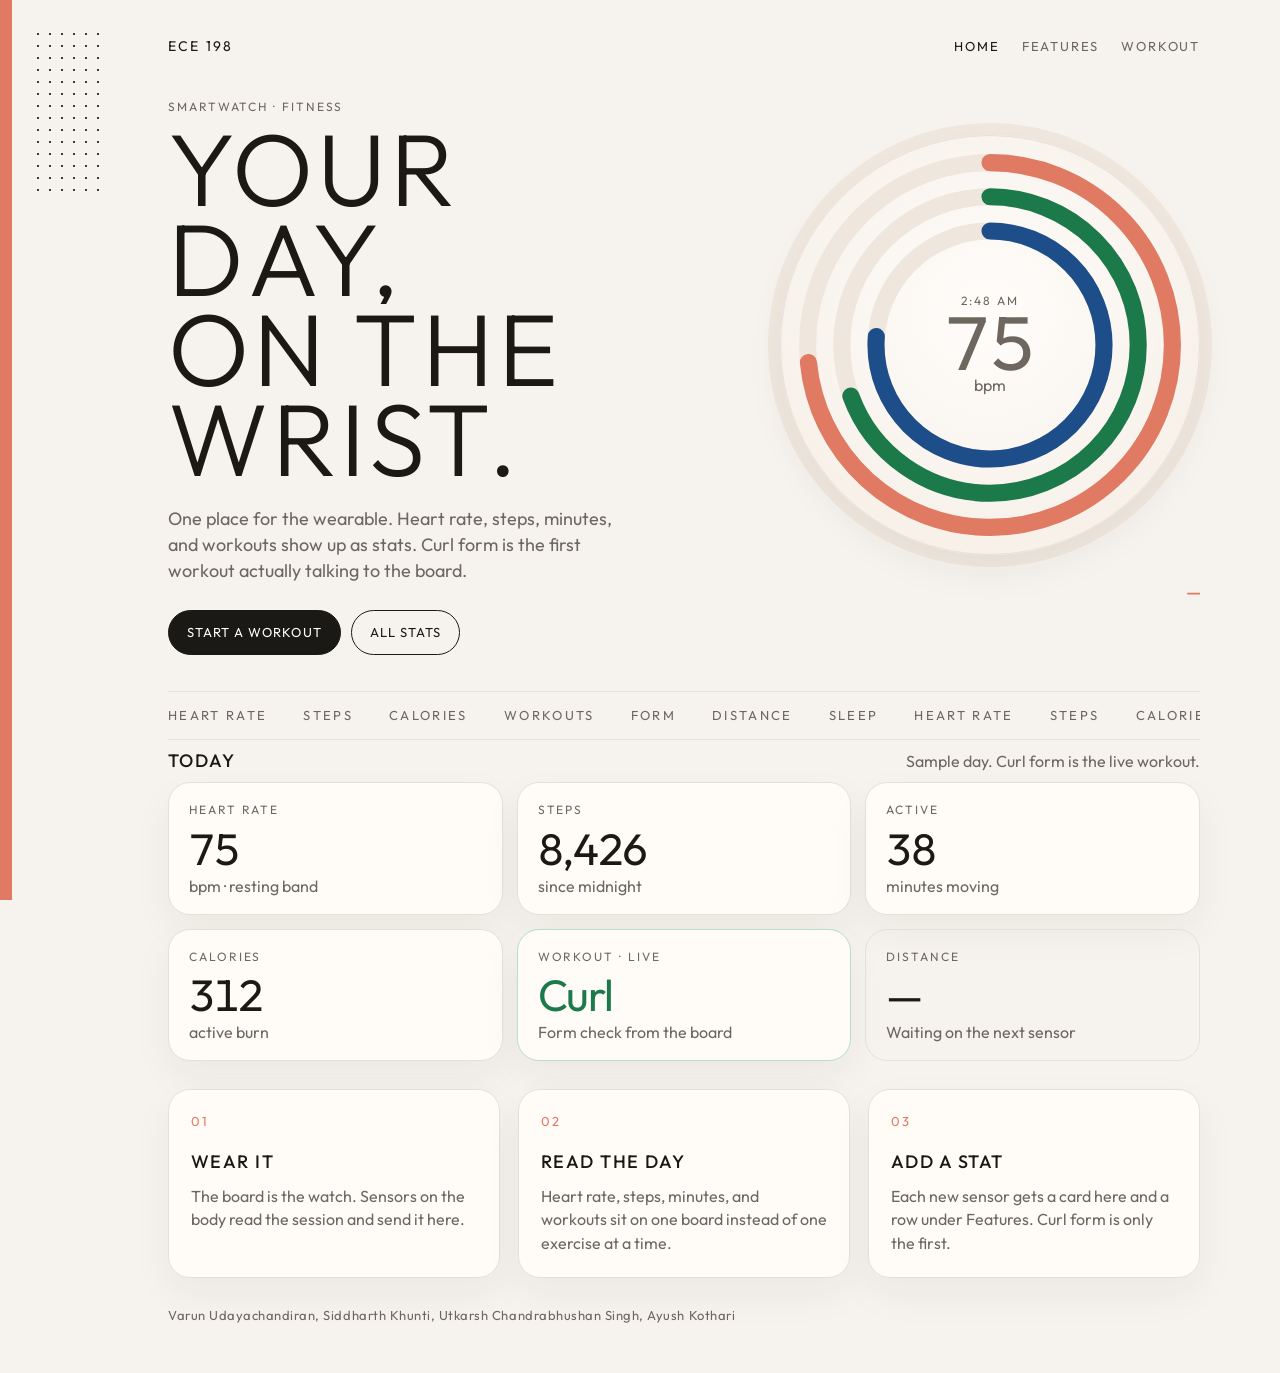
==== web/index.html @ 83f17325 "Add the fitness site and stream curl position over BLE." ====
<!DOCTYPE html>
<html lang="en">
<head>
  <meta charset="UTF-8">
  <meta name="viewport" content="width=device-width, initial-scale=1">
  <title>ECE 198 · Fitness</title>
  <link rel="preconnect" href="https://fonts.googleapis.com">
  <link rel="preconnect" href="https://fonts.gstatic.com" crossorigin>
  <link href="https://fonts.googleapis.com/css2?family=Outfit:wght@300;400;500;600&display=swap" rel="stylesheet">
  <link rel="stylesheet" href="styles.css">
</head>
<body>
  <div class="rail" aria-hidden="true"></div>
  <div class="dots" aria-hidden="true"></div>

  <main class="page">
    <header class="nav">
      <a class="brand" href="index.html">ECE 198</a>
      <nav class="nav-links">
        <a class="active" href="index.html">Home</a>
        <a href="features.html">Features</a>
        <a href="track.html">Workout</a>
      </nav>
    </header>

    <section class="board">
      <div>
        <p class="kicker rise">Smartwatch · fitness</p>
        <h1>
          <span class="line"><span>Your day,</span></span>
          <span class="line"><span>on the</span></span>
          <span class="line"><span>wrist.</span></span>
        </h1>
        <p class="lede rise">
          One place for the wearable. Heart rate, steps, minutes, and workouts show up as stats.
          Curl form is the first workout actually talking to the board.
        </p>
        <div class="hero-actions rise">
          <a class="solid" href="track.html">Start a workout</a>
          <a class="ghost" href="features.html">All stats</a>
        </div>
      </div>

      <div class="watch-wrap">
        <div class="watch">
          <svg viewBox="0 0 220 220" aria-hidden="true">
            <circle class="ring-track" cx="110" cy="110" r="96"/>
            <circle class="ring-track" cx="110" cy="110" r="78"/>
            <circle class="ring-track" cx="110" cy="110" r="60"/>
            <circle class="ring ring-a" cx="110" cy="110" r="96"/>
            <circle class="ring ring-b" cx="110" cy="110" r="78"/>
            <circle class="ring ring-c" cx="110" cy="110" r="60"/>
          </svg>
          <div class="watch-face">
            <p class="kicker" id="watchClock">--:--</p>
            <p class="watch-bpm" id="watchBpm">76</p>
            <p>bpm</p>
          </div>
        </div>
        <svg class="pulse" viewBox="0 0 640 72" aria-hidden="true">
          <polyline points="0,40 70,40 96,40 112,14 128,62 144,26 160,40 250,40 286,40 302,12 318,64 334,40 470,40 500,40 516,16 532,60 548,40 640,40"/>
        </svg>
      </div>
    </section>

    <div class="marquee" aria-hidden="true">
      <div class="marquee-track">
        <span>Heart rate</span><span>Steps</span><span>Calories</span><span>Workouts</span><span>Form</span><span>Distance</span><span>Sleep</span>
        <span>Heart rate</span><span>Steps</span><span>Calories</span><span>Workouts</span><span>Form</span><span>Distance</span><span>Sleep</span>
      </div>
    </div>

    <section class="day">
      <div class="panel-head">
        <h2>Today</h2>
        <p>Sample day. Curl form is the live workout.</p>
      </div>
      <div class="stat-grid">
        <article class="stat-card">
          <p class="kicker">Heart rate</p>
          <strong id="bpmStat">76</strong>
          <p>bpm · resting band</p>
        </article>
        <article class="stat-card">
          <p class="kicker">Steps</p>
          <strong><span data-count="8426">0</span></strong>
          <p>since midnight</p>
        </article>
        <article class="stat-card">
          <p class="kicker">Active</p>
          <strong><span data-count="38">0</span></strong>
          <p>minutes moving</p>
        </article>
        <article class="stat-card">
          <p class="kicker">Calories</p>
          <strong><span data-count="312">0</span></strong>
          <p>active burn</p>
        </article>
        <a class="stat-card live-card" href="track.html">
          <p class="kicker">Workout · live</p>
          <strong>Curl</strong>
          <p>Form check from the board</p>
        </a>
        <article class="stat-card waiting">
          <p class="kicker">Distance</p>
          <strong>—</strong>
          <p>Waiting on the next sensor</p>
        </article>
      </div>
    </section>

    <section class="points">
      <article>
        <p class="num">01</p>
        <h2>Wear it</h2>
        <p>The board is the watch. Sensors on the body read the session and send it here.</p>
      </article>
      <article>
        <p class="num">02</p>
        <h2>Read the day</h2>
        <p>Heart rate, steps, minutes, and workouts sit on one board instead of one exercise at a time.</p>
      </article>
      <article>
        <p class="num">03</p>
        <h2>Add a stat</h2>
        <p>Each new sensor gets a card here and a row under Features. Curl form is only the first.</p>
      </article>
    </section>

    <footer>
      <p>Varun Udayachandiran, Siddharth Khunti, Utkarsh Chandrabhushan Singh, Ayush Kothari</p>
    </footer>
  </main>

  <script src="home.js"></script>
</body>
</html>
---- web/styles.css ----
:root {
  --bg: #f6f3ee;
  --paper: #fffcf8;
  --ink: #1b1916;
  --muted: #6e675f;
  --line: #e6dfd6;
  --coral: #e07a62;
  --good: #1c7a4a;
  --good-bg: #e6f5ed;
  --fast: #c2410c;
  --fast-bg: #fff1e8;
  --slow: #1d4e89;
  --slow-bg: #e7f0fa;
  --shadow: 0 16px 40px rgba(48, 32, 18, 0.05);
}

* { box-sizing: border-box; }

html, body { margin: 0; }

body {
  min-height: 100vh;
  background: var(--bg);
  color: var(--ink);
  font-family: "Outfit", "Segoe UI", sans-serif;
  font-weight: 400;
  line-height: 1.45;
}

.rail {
  position: fixed;
  inset: 0 auto 0 0;
  width: 12px;
  background: var(--coral);
}

.dots {
  position: fixed;
  left: 32px;
  top: 28px;
  width: 72px;
  height: 168px;
  background-image: radial-gradient(circle, var(--ink) 1.15px, transparent 1.25px);
  background-size: 12px 12px;
  opacity: 0.85;
}

.page {
  width: min(1120px, calc(100% - 48px));
  margin: 0 auto;
  padding: 36px 0 48px 88px;
}

.top {
  display: flex;
  justify-content: space-between;
  align-items: flex-end;
  gap: 32px;
  margin-bottom: 28px;
}

.kicker {
  margin: 0 0 8px;
  font-size: 12px;
  letter-spacing: 0.16em;
  text-transform: uppercase;
  color: var(--muted);
}

h1 {
  margin: 0;
  font-size: clamp(40px, 5vw, 64px);
  font-weight: 300;
  letter-spacing: 0.04em;
  line-height: 0.95;
  text-transform: uppercase;
}

h2, h3 { margin: 0; font-weight: 500; }

h2 { font-size: 18px; letter-spacing: 0.08em; text-transform: uppercase; }

h3 { font-size: 22px; font-weight: 400; }

.actions {
  display: flex;
  flex-direction: column;
  align-items: flex-end;
  gap: 10px;
}

.status {
  display: flex;
  align-items: center;
  gap: 8px;
  margin-right: 8px;
  color: var(--muted);
  font-size: 14px;
}

.dot {
  width: 9px;
  height: 9px;
  border-radius: 50%;
  background: #b7b0a6;
}

.status.live .dot { background: var(--good); box-shadow: 0 0 0 4px rgba(28, 122, 74, 0.15); }
.status.preview .dot { background: var(--coral); }

button, a.solid, a.ghost {
  font: inherit;
  font-size: 13px;
  letter-spacing: 0.08em;
  text-transform: uppercase;
  border-radius: 999px;
  padding: 12px 18px;
  cursor: pointer;
}

button:disabled { opacity: 0.45; cursor: not-allowed; }

.solid {
  background: var(--ink);
  color: white;
  border: 1px solid var(--ink);
}

.ghost {
  background: transparent;
  color: var(--ink);
  border: 1px solid var(--ink);
}

.solid:hover, .ghost:hover { transform: translateY(-1px); }

.banner {
  margin: 0 0 18px;
  padding: 12px 16px;
  background: #fff4ee;
  border: 1px solid #f0d2c6;
  border-radius: 12px;
}

.stage, .bottom {
  display: grid;
  grid-template-columns: 1.15fr 0.85fr;
  gap: 16px;
}

.panel {
  background: var(--paper);
  border: 1px solid var(--line);
  border-radius: 22px;
  box-shadow: var(--shadow);
  padding: 22px;
}

.panel-head {
  display: flex;
  justify-content: space-between;
  align-items: baseline;
  gap: 12px;
  margin-bottom: 8px;
}

.panel-head p { margin: 0; color: var(--muted); }

.figure-wrap {
  display: grid;
  grid-template-columns: 1fr 72px;
  align-items: center;
  min-height: 420px;
}

.athlete {
  width: 100%;
  height: 420px;
  color: var(--ink);
}

.joint { fill: var(--coral); stroke: none; }

#forearm { color: var(--coral); }

.meter { height: 320px; display: flex; gap: 8px; }

.meter-track {
  position: relative;
  width: 14px;
  border-radius: 999px;
  background: #efe8e0;
  overflow: hidden;
}

.meter-fill {
  position: absolute;
  left: 0;
  right: 0;
  bottom: 0;
  height: 0%;
  background: var(--coral);
  border-radius: inherit;
}

.tick {
  position: absolute;
  left: -4px;
  right: -4px;
  height: 2px;
  background: var(--ink);
}

.tick.soft { opacity: 0.35; }

.meter-labels {
  display: flex;
  flex-direction: column;
  justify-content: space-between;
  font-size: 11px;
  letter-spacing: 0.08em;
  text-transform: uppercase;
  color: var(--muted);
}

.readout {
  display: grid;
  grid-template-columns: repeat(3, 1fr);
  gap: 12px;
  margin: 8px 0 0;
  padding-top: 14px;
  border-top: 1px solid var(--line);
}

.readout div { min-width: 0; }

dt {
  font-size: 11px;
  letter-spacing: 0.12em;
  text-transform: uppercase;
  color: var(--muted);
}

dd {
  margin: 4px 0 0;
  font-size: 20px;
}

.verdict {
  display: flex;
  flex-direction: column;
  background: var(--paper);
}

.verdict[data-result="GOOD"] { background: var(--good-bg); }
.verdict[data-result="TOO FAST"] { background: var(--fast-bg); }
.verdict[data-result="TOO SLOW"] { background: var(--slow-bg); }

.verdict h2 {
  font-size: clamp(42px, 5vw, 68px);
  font-weight: 300;
  letter-spacing: 0.06em;
  line-height: 0.95;
  text-transform: uppercase;
}

.verdict[data-result="GOOD"] h2 { color: var(--good); }
.verdict[data-result="TOO FAST"] h2 { color: var(--fast); }
.verdict[data-result="TOO SLOW"] h2 { color: var(--slow); }

.detail { margin: 14px 0 0; max-width: 36ch; color: var(--ink); }

.rep-block { margin-top: auto; padding-top: 28px; }

.rep-count {
  margin: 0;
  font-size: 92px;
  font-weight: 400;
  letter-spacing: -0.04em;
  line-height: 0.85;
  font-variant-numeric: tabular-nums;
}

.rep-caption, .tempo { margin: 6px 0 0; color: var(--muted); }

.checks {
  display: grid;
  grid-template-columns: repeat(3, 1fr);
  gap: 16px;
  margin: 16px 0;
}

.check {
  background: var(--paper);
  border: 1px solid var(--line);
  border-radius: 18px;
  padding: 18px 18px 16px;
}

.check.waiting { background: transparent; }

.check.ok { border-color: #b7dfc8; }
.check.ok h3 { color: var(--good); }

.check.bad { border-color: #f0c7b4; }
.check.bad h3 { color: var(--fast); }
.check.slow { border-color: #c5d7ee; }
.check.slow h3 { color: var(--slow); }

.check p:last-child { margin: 8px 0 0; color: var(--muted); }

.stats {
  display: grid;
  grid-template-columns: repeat(4, 1fr);
  gap: 8px;
  margin-top: 18px;
}

.stat {
  margin: 0;
  font-size: 40px;
  font-weight: 400;
  line-height: 1;
  font-variant-numeric: tabular-nums;
}

.stat.good { color: var(--good); }
.stat.fast { color: var(--fast); }
.stat.slow { color: var(--slow); }

.stats p:last-child {
  margin: 6px 0 0;
  color: var(--muted);
  font-size: 13px;
  letter-spacing: 0.08em;
  text-transform: uppercase;
}

.history {
  list-style: none;
  margin: 14px 0 0;
  padding: 0;
  max-height: 280px;
  overflow: auto;
}

.history li {
  display: grid;
  grid-template-columns: 52px 1fr auto;
  gap: 10px;
  align-items: center;
  padding: 10px 0;
  border-top: 1px solid var(--line);
}

.history li.empty {
  display: block;
  color: var(--muted);
  border: 0;
}

.tag {
  font-size: 12px;
  letter-spacing: 0.08em;
  text-transform: uppercase;
}

.tag.GOOD { color: var(--good); }
.tag.FAST { color: var(--fast); }
.tag.SLOW { color: var(--slow); }

footer {
  margin-top: 28px;
  color: var(--muted);
  font-size: 13px;
  letter-spacing: 0.04em;
}

footer p { margin: 0; }

@media (max-width: 900px) {
  .dots { display: none; }
  .page { padding: 28px 0 40px 20px; width: min(1120px, calc(100% - 28px)); }
  .top, .stage, .bottom, .checks, .readout, .stats { display: block; }
  .actions { justify-content: flex-start; margin-top: 18px; }
  .check, .panel { margin-bottom: 12px; }
  .figure-wrap { min-height: 0; }
  .athlete { height: 320px; }
}

a { color: inherit; }

.nav {
  display: flex;
  justify-content: space-between;
  align-items: center;
  gap: 24px;
  margin-bottom: 42px;
}

.brand {
  text-decoration: none;
  letter-spacing: 0.16em;
  text-transform: uppercase;
  font-size: 14px;
}

.nav-links {
  display: flex;
  gap: 22px;
}

.nav-links a {
  text-decoration: none;
  color: var(--muted);
  letter-spacing: 0.14em;
  text-transform: uppercase;
  font-size: 13px;
}

.nav-links a.active,
.nav-links a:hover { color: var(--ink); }

.hero {
  display: grid;
  grid-template-columns: 1.05fr 0.95fr;
  gap: 28px;
  align-items: end;
}

.hero h1 {
  font-size: clamp(64px, 8vw, 104px);
  line-height: 0.88;
}

.line { display: block; overflow: hidden; }

.line span {
  display: block;
  animation: rise 0.9s cubic-bezier(.16, .84, .32, 1) both;
}

.line:nth-child(2) span { animation-delay: 0.1s; }
.line:nth-child(3) span { animation-delay: 0.2s; }

.lede {
  max-width: 38ch;
  margin: 22px 0 0;
  font-size: 18px;
  color: var(--muted);
}

.rise { animation: rise 0.9s cubic-bezier(.16, .84, .32, 1) 0.28s both; }

.hero-actions {
  display: flex;
  flex-wrap: wrap;
  gap: 10px;
  margin-top: 26px;
}

a.solid, a.ghost {
  display: inline-block;
  text-decoration: none;
  text-align: center;
}

.hero-stats {
  display: grid;
  grid-template-columns: repeat(3, max-content);
  gap: 28px;
  margin: 36px 0 0;
}

.hero-stats dd {
  font-size: 32px;
  font-variant-numeric: tabular-nums;
}

.hero-stage { position: relative; }

.hero .athlete { height: 460px; }

#heroForearm { color: var(--coral); }

.hero-card {
  position: absolute;
  top: 8px;
  right: 0;
  width: 180px;
  background: var(--paper);
  border: 1px solid var(--line);
  border-radius: 18px;
  box-shadow: var(--shadow);
  padding: 16px 16px 14px;
}

.hero-card p { margin: 0; color: var(--muted); }

.hero-rep {
  margin: 4px 0 0;
  color: var(--ink);
  font-size: 56px;
  font-weight: 400;
  line-height: 0.9;
  font-variant-numeric: tabular-nums;
}

.pulse {
  display: block;
  width: 100%;
  height: 56px;
  margin-top: 8px;
}

.pulse polyline {
  fill: none;
  stroke: var(--coral);
  stroke-width: 2.5;
  stroke-linecap: round;
  stroke-linejoin: round;
  stroke-dasharray: 820;
  stroke-dashoffset: 820;
  animation: trace 3.4s ease-in-out infinite;
}

.marquee {
  overflow: hidden;
  margin: 36px 0 8px;
  border-top: 1px solid var(--line);
  border-bottom: 1px solid var(--line);
}

.marquee-track {
  display: flex;
  gap: 36px;
  width: max-content;
  animation: ticker 22s linear infinite;
}

.marquee span {
  padding: 14px 0;
  letter-spacing: 0.18em;
  text-transform: uppercase;
  font-size: 13px;
  color: var(--muted);
}

.points {
  display: grid;
  grid-template-columns: repeat(3, 1fr);
  gap: 18px;
  margin-top: 28px;
}

.points article {
  background: var(--paper);
  border: 1px solid var(--line);
  border-radius: 22px;
  padding: 22px;
  box-shadow: var(--shadow);
  animation: rise 0.9s cubic-bezier(.16, .84, .32, 1) both;
}

.points article:nth-child(2) { animation-delay: 0.08s; }
.points article:nth-child(3) { animation-delay: 0.16s; }

.points h2 { margin-bottom: 10px; }

.points p:last-child { margin: 0; color: var(--muted); }

.num {
  margin: 0 0 18px;
  color: var(--coral);
  letter-spacing: 0.14em;
  font-size: 13px;
}

.page-intro { max-width: 16em; margin-bottom: 28px; }

.page-intro h1 { font-size: clamp(56px, 7vw, 88px); }

.accordion { display: flex; flex-direction: column; gap: 12px; }

.feature {
  background: var(--paper);
  border: 1px solid var(--line);
  border-radius: 18px;
  box-shadow: var(--shadow);
}

.feature.add { background: transparent; box-shadow: none; }

.feature summary {
  list-style: none;
  cursor: pointer;
  display: grid;
  grid-template-columns: 1fr auto auto;
  align-items: center;
  gap: 16px;
  padding: 22px 24px;
}

.feature summary::-webkit-details-marker { display: none; }

.sum-title {
  font-size: clamp(26px, 3vw, 36px);
  font-weight: 300;
  letter-spacing: 0.04em;
  text-transform: uppercase;
  line-height: 1;
}

.feature summary::after {
  content: "+";
  font-size: 28px;
  font-weight: 300;
  line-height: 1;
}

.feature[open] summary::after { content: "–"; }

.pill {
  flex: none;
  border: 1px solid var(--line);
  border-radius: 999px;
  padding: 5px 10px;
  letter-spacing: 0.12em;
  text-transform: uppercase;
  font-size: 11px;
  color: var(--muted);
}

.pill.live { color: var(--good); border-color: #b7dfc8; background: var(--good-bg); }
.pill.soon { color: var(--fast); border-color: #f0c7b4; background: var(--fast-bg); }

.fold {
  display: grid;
  grid-template-rows: 0fr;
  transition: grid-template-rows 0.35s ease;
}

.feature[open] .fold { grid-template-rows: 1fr; }

.fold > div { overflow: hidden; }

.fold p {
  margin: 0 24px 18px;
  max-width: 58ch;
  color: var(--muted);
}

.fold a { margin: 0 24px 22px; }

code {
  font-family: "Segoe UI", sans-serif;
  font-size: 0.95em;
}

@keyframes rise {
  from { opacity: 0; transform: translateY(22px); }
  to { opacity: 1; transform: none; }
}

@keyframes trace {
  0% { stroke-dashoffset: 820; }
  60% { stroke-dashoffset: 0; }
  100% { stroke-dashoffset: 0; }
}

@keyframes ticker {
  to { transform: translateX(-50%); }
}

@media (max-width: 900px) {
  .nav { align-items: flex-start; flex-direction: column; gap: 14px; }
  .hero, .points, .hero-stats { display: block; }
  .hero-stats div { margin-top: 16px; }
  .hero .athlete { height: 340px; }
  .hero-card { position: static; width: auto; margin-top: 12px; }
  .points article { margin-bottom: 12px; }
}

@media (prefers-reduced-motion: reduce) {
  *, *::before, *::after {
    animation: none !important;
    transition: none !important;
  }
}

.board {
  display: grid;
  grid-template-columns: 1.05fr 0.95fr;
  gap: 36px;
  align-items: center;
}

.board h1 {
  font-size: clamp(64px, 8vw, 104px);
  line-height: 0.88;
}

.watch-wrap { justify-self: end; width: min(420px, 100%); }

.watch {
  position: relative;
  width: 100%;
  aspect-ratio: 1;
  border-radius: 50%;
  background:
    radial-gradient(circle at 50% 42%, #fffdfb 0%, #f7f1ea 70%);
  border: 1px solid var(--line);
  box-shadow: var(--shadow), 0 0 0 12px #f0e7df;
}

.watch svg { width: 100%; height: 100%; display: block; }

.ring-track {
  fill: none;
  stroke: #efe6dd;
  stroke-width: 9;
}

.ring {
  fill: none;
  stroke-width: 9;
  stroke-linecap: round;
  transform-origin: 110px 110px;
  transform: rotate(-90deg);
}

.ring-a { stroke: var(--coral); stroke-dasharray: 603; stroke-dashoffset: 603; animation: ringa 1.6s 0.15s cubic-bezier(.16,.84,.32,1) forwards; }
.ring-b { stroke: var(--good); stroke-dasharray: 490; stroke-dashoffset: 490; animation: ringb 1.6s 0.28s cubic-bezier(.16,.84,.32,1) forwards; }
.ring-c { stroke: var(--slow); stroke-dasharray: 377; stroke-dashoffset: 377; animation: ringc 1.6s 0.4s cubic-bezier(.16,.84,.32,1) forwards; }

@keyframes ringa { to { stroke-dashoffset: 160; } }
@keyframes ringb { to { stroke-dashoffset: 150; } }
@keyframes ringc { to { stroke-dashoffset: 90; } }

.watch-face {
  position: absolute;
  inset: 0;
  display: flex;
  flex-direction: column;
  align-items: center;
  justify-content: center;
  text-align: center;
}

.watch-face p { margin: 0; color: var(--muted); }

.watch-bpm {
  color: var(--ink);
  font-size: 76px;
  font-weight: 400;
  line-height: 0.85;
  font-variant-numeric: tabular-nums;
}

.day { margin-top: 8px; }

.stat-grid {
  display: grid;
  grid-template-columns: repeat(3, 1fr);
  gap: 14px;
}

.stat-card {
  display: block;
  background: var(--paper);
  border: 1px solid var(--line);
  border-radius: 22px;
  box-shadow: var(--shadow);
  padding: 18px 20px 16px;
  text-decoration: none;
  color: inherit;
}

.stat-card strong {
  display: block;
  margin: 8px 0 4px;
  font-size: 44px;
  font-weight: 400;
  letter-spacing: -0.03em;
  line-height: 1;
  font-variant-numeric: tabular-nums;
}

.stat-card p:last-child { margin: 0; color: var(--muted); }

.stat-card.waiting { background: transparent; box-shadow: none; }

.live-card { border-color: #b7dfc8; }
.live-card strong { color: var(--good); }

@media (max-width: 900px) {
  .board, .stat-grid { display: block; }
  .watch-wrap { margin: 28px auto 0; }
  .stat-card { margin-bottom: 12px; }
}
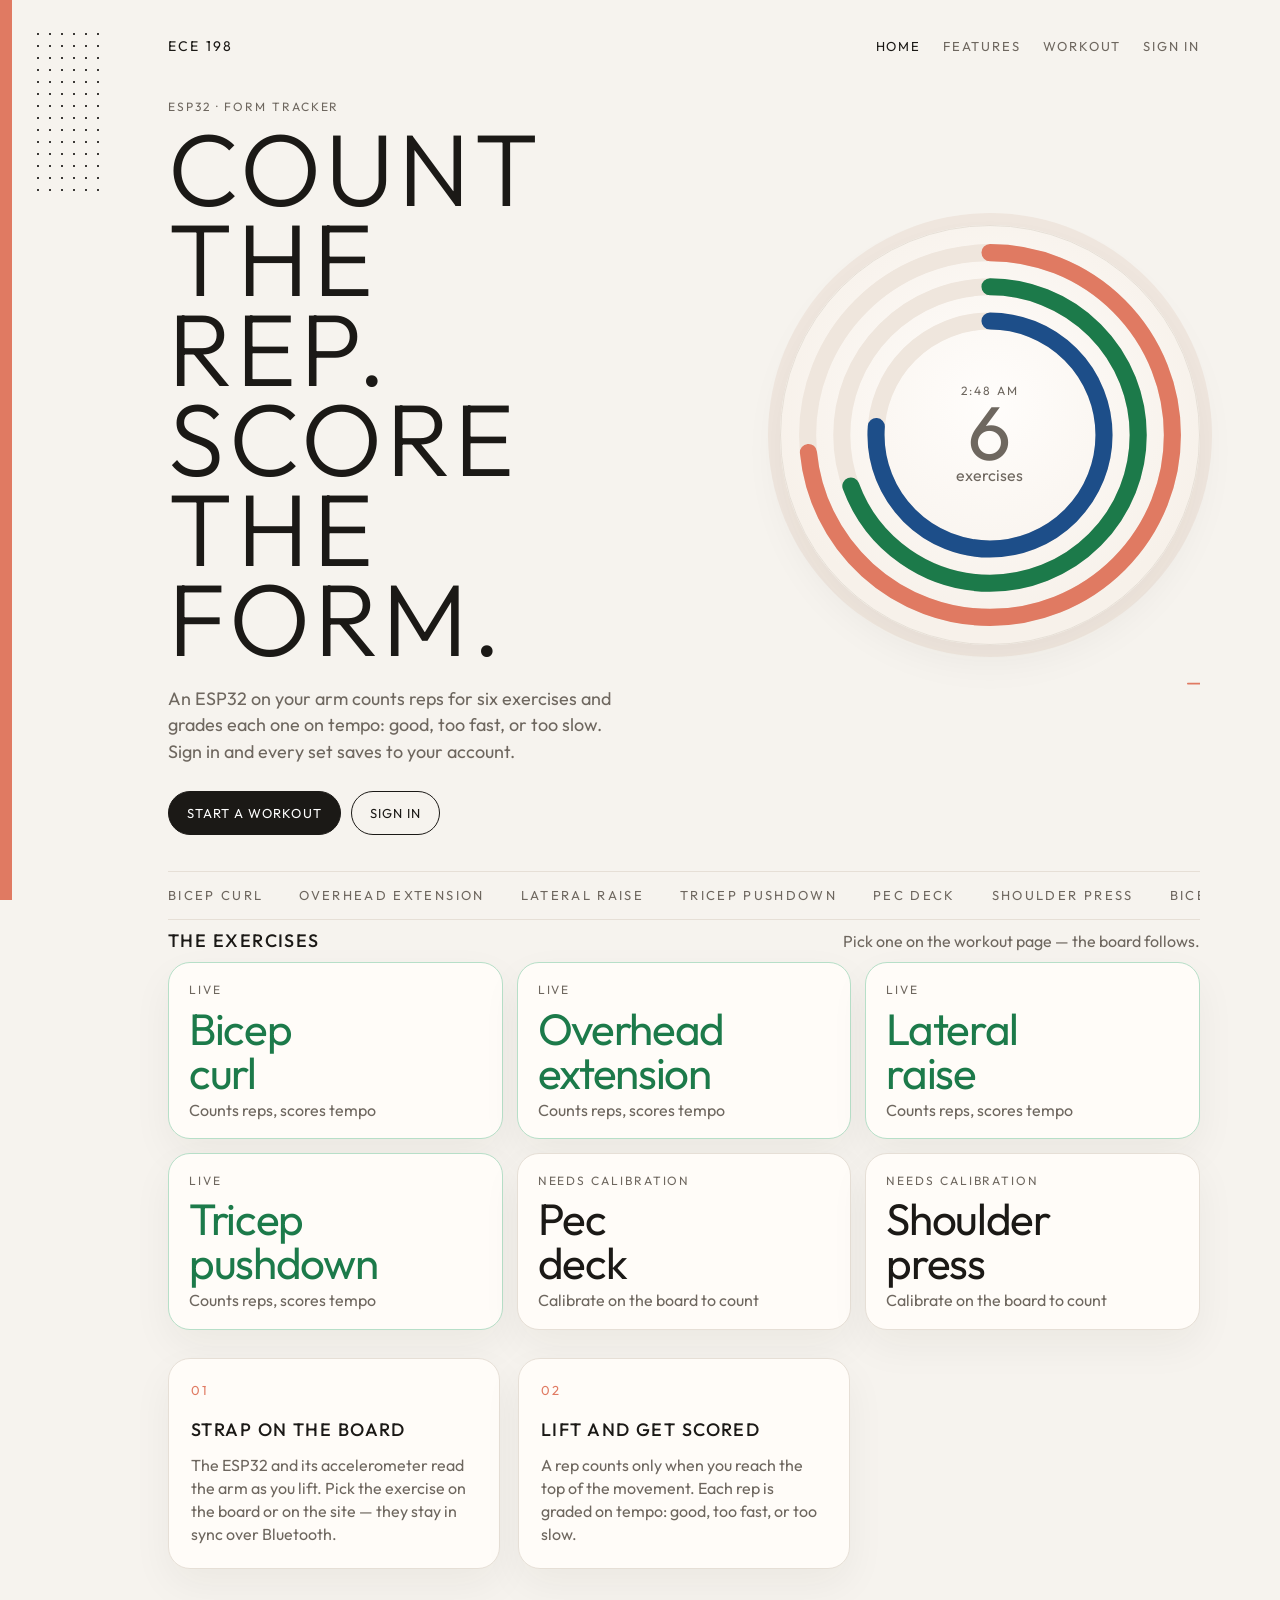
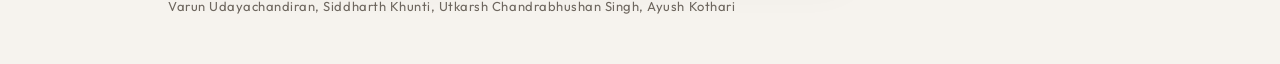
==== commit 27444322: "Remove planned/fake features; home and features pages now reflect only what the site does" ====
--- a/web/index.html
+++ b/web/index.html
@@ -20,24 +20,25 @@
         <a class="active" href="index.html">Home</a>
         <a href="features.html">Features</a>
         <a href="track.html">Workout</a>
+        <a href="account.html" id="accountLink">Sign in</a>
       </nav>
     </header>
 
     <section class="board">
       <div>
-        <p class="kicker rise">Smartwatch · fitness</p>
+        <p class="kicker rise">ESP32 · form tracker</p>
         <h1>
-          <span class="line"><span>Your day,</span></span>
-          <span class="line"><span>on the</span></span>
-          <span class="line"><span>wrist.</span></span>
+          <span class="line"><span>Count the</span></span>
+          <span class="line"><span>rep. Score</span></span>
+          <span class="line"><span>the form.</span></span>
         </h1>
         <p class="lede rise">
-          One place for the wearable. Heart rate, steps, minutes, and workouts show up as stats.
-          Curl form is the first workout actually talking to the board.
+          An ESP32 on your arm counts reps for six exercises and grades each one on tempo:
+          good, too fast, or too slow. Sign in and every set saves to your account.
         </p>
         <div class="hero-actions rise">
           <a class="solid" href="track.html">Start a workout</a>
-          <a class="ghost" href="features.html">All stats</a>
+          <a class="ghost" href="account.html">Sign in</a>
         </div>
       </div>
 
@@ -53,8 +54,8 @@
           </svg>
           <div class="watch-face">
             <p class="kicker" id="watchClock">--:--</p>
-            <p class="watch-bpm" id="watchBpm">76</p>
-            <p>bpm</p>
+            <p class="watch-big">6</p>
+            <p>exercises</p>
           </div>
         </div>
         <svg class="pulse" viewBox="0 0 640 72" aria-hidden="true">
@@ -65,65 +66,89 @@
 
     <div class="marquee" aria-hidden="true">
       <div class="marquee-track">
-        <span>Heart rate</span><span>Steps</span><span>Calories</span><span>Workouts</span><span>Form</span><span>Distance</span><span>Sleep</span>
-        <span>Heart rate</span><span>Steps</span><span>Calories</span><span>Workouts</span><span>Form</span><span>Distance</span><span>Sleep</span>
+        <span>Bicep curl</span><span>Overhead extension</span><span>Lateral raise</span><span>Tricep pushdown</span><span>Pec deck</span><span>Shoulder press</span>
+        <span>Bicep curl</span><span>Overhead extension</span><span>Lateral raise</span><span>Tricep pushdown</span><span>Pec deck</span><span>Shoulder press</span>
       </div>
     </div>
 
     <section class="day">
       <div class="panel-head">
-        <h2>Today</h2>
-        <p>Sample day. Curl form is the live workout.</p>
+        <h2>The exercises</h2>
+        <p>Pick one on the workout page — the board follows.</p>
+      </div>
+      <div class="stat-grid">
+        <a class="stat-card live-card" href="track.html#ex=0">
+          <p class="kicker">Live</p>
+          <strong>Bicep<br>curl</strong>
+          <p>Counts reps, scores tempo</p>
+        </a>
+        <a class="stat-card live-card" href="track.html#ex=2">
+          <p class="kicker">Live</p>
+          <strong>Overhead<br>extension</strong>
+          <p>Counts reps, scores tempo</p>
+        </a>
+        <a class="stat-card live-card" href="track.html#ex=3">
+          <p class="kicker">Live</p>
+          <strong>Lateral<br>raise</strong>
+          <p>Counts reps, scores tempo</p>
+        </a>
+        <a class="stat-card live-card" href="track.html#ex=5">
+          <p class="kicker">Live</p>
+          <strong>Tricep<br>pushdown</strong>
+          <p>Counts reps, scores tempo</p>
+        </a>
+        <a class="stat-card" href="track.html#ex=1">
+          <p class="kicker">Needs calibration</p>
+          <strong>Pec<br>deck</strong>
+          <p>Calibrate on the board to count</p>
+        </a>
+        <a class="stat-card" href="track.html#ex=4">
+          <p class="kicker">Needs calibration</p>
+          <strong>Shoulder<br>press</strong>
+          <p>Calibrate on the board to count</p>
+        </a>
+      </div>
+    </section>
+
+    <section class="day" id="yourSection" hidden>
+      <div class="panel-head">
+        <h2>Your training</h2>
+        <p id="yourSub">Saved sessions on this account.</p>
       </div>
       <div class="stat-grid">
         <article class="stat-card">
-          <p class="kicker">Heart rate</p>
-          <strong id="bpmStat">76</strong>
-          <p>bpm · resting band</p>
+          <p class="kicker">Sessions</p>
+          <strong id="yourSessions">0</strong>
+          <p>saved workouts</p>
         </article>
         <article class="stat-card">
-          <p class="kicker">Steps</p>
-          <strong><span data-count="8426">0</span></strong>
-          <p>since midnight</p>
+          <p class="kicker">Reps</p>
+          <strong id="yourReps">0</strong>
+          <p>all time</p>
         </article>
-        <article class="stat-card">
-          <p class="kicker">Active</p>
-          <strong><span data-count="38">0</span></strong>
-          <p>minutes moving</p>
-        </article>
-        <article class="stat-card">
-          <p class="kicker">Calories</p>
-          <strong><span data-count="312">0</span></strong>
-          <p>active burn</p>
-        </article>
-        <a class="stat-card live-card" href="track.html">
-          <p class="kicker">Workout · live</p>
-          <strong>Curl</strong>
-          <p>Form check from the board</p>
+        <a class="stat-card live-card" href="account.html">
+          <p class="kicker">Good form</p>
+          <strong id="yourGood">—</strong>
+          <p>of scored reps · open history</p>
         </a>
-        <article class="stat-card waiting">
-          <p class="kicker">Distance</p>
-          <strong>—</strong>
-          <p>Waiting on the next sensor</p>
-        </article>
       </div>
     </section>
 
     <section class="points">
       <article>
         <p class="num">01</p>
-        <h2>Wear it</h2>
-        <p>The board is the watch. Sensors on the body read the session and send it here.</p>
+        <h2>Strap on the board</h2>
+        <p>The ESP32 and its accelerometer read the arm as you lift. Pick the exercise on the board or on the site — they stay in sync over Bluetooth.</p>
       </article>
       <article>
         <p class="num">02</p>
-        <h2>Read the day</h2>
-        <p>Heart rate, steps, minutes, and workouts sit on one board instead of one exercise at a time.</p>
+        <h2>Lift and get scored</h2>
+        <p>A rep counts only when you reach the top of the movement. Each rep is graded on tempo: good, too fast, or too slow.</p>
       </article>
       <article>
         <p class="num">03</p>
-        <h2>Add a stat</h2>
-        <p>Each new sensor gets a card here and a row under Features. Curl form is only the first.</p>
+        <h2>Save it to your name</h2>
+        <p>Sign in and every set saves to your account — reps, the good / fast / slow breakdown, and rep-by-rep history. It follows you across devices.</p>
       </article>
     </section>
 
@@ -132,6 +157,7 @@
     </footer>
   </main>
 
+  <script src="auth.js"></script>
   <script src="home.js"></script>
 </body>
 </html>
--- a/web/styles.css
+++ b/web/styles.css
@@ -749,7 +749,7 @@
 
 .watch-face p { margin: 0; color: var(--muted); }
 
-.watch-bpm {
+.watch-big {
   color: var(--ink);
   font-size: 76px;
   font-weight: 400;
@@ -798,3 +798,170 @@
   .watch-wrap { margin: 28px auto 0; }
   .stat-card { margin-bottom: 12px; }
 }
+
+/* ---------- exercise picker ---------- */
+
+.exbar { margin-bottom: 18px; }
+
+.chips {
+  display: flex;
+  flex-wrap: wrap;
+  gap: 8px;
+}
+
+.chip {
+  font: inherit;
+  font-size: 13px;
+  letter-spacing: 0.08em;
+  text-transform: uppercase;
+  padding: 10px 16px;
+  border-radius: 999px;
+  border: 1px solid var(--ink);
+  background: transparent;
+  color: var(--ink);
+  cursor: pointer;
+  display: inline-flex;
+  align-items: center;
+  gap: 8px;
+}
+
+.chip:hover { transform: translateY(-1px); }
+
+.chip.active {
+  background: var(--ink);
+  color: #fff;
+}
+
+.chip:disabled {
+  opacity: 0.4;
+  cursor: not-allowed;
+  transform: none;
+}
+
+.cal-dot {
+  width: 7px;
+  height: 7px;
+  border-radius: 50%;
+  background: var(--coral);
+  display: inline-block;
+}
+
+.exnote {
+  margin: 10px 2px 0;
+  color: var(--muted);
+  max-width: 72ch;
+}
+
+/* ---------- account forms ---------- */
+
+.auth-grid {
+  display: grid;
+  grid-template-columns: 1fr 1fr;
+  gap: 16px;
+}
+
+.auth-panel {
+  display: flex;
+  flex-direction: column;
+  gap: 14px;
+}
+
+.auth-panel h2 { margin-bottom: 2px; }
+
+.field {
+  display: flex;
+  flex-direction: column;
+  gap: 6px;
+}
+
+.field span {
+  font-size: 11px;
+  letter-spacing: 0.12em;
+  text-transform: uppercase;
+  color: var(--muted);
+}
+
+.field input {
+  font: inherit;
+  font-size: 16px;
+  padding: 12px 14px;
+  border: 1px solid var(--line);
+  border-radius: 12px;
+  background: #fff;
+  color: var(--ink);
+}
+
+.field input:focus {
+  outline: 2px solid var(--coral);
+  outline-offset: 1px;
+  border-color: transparent;
+}
+
+.form-note {
+  margin: 0;
+  min-height: 1.2em;
+  color: var(--muted);
+  font-size: 14px;
+}
+
+.form-note.error { color: var(--fast); }
+.form-note.ok { color: var(--good); }
+
+.auth-panel button { align-self: flex-start; }
+
+/* ---------- saved sessions ---------- */
+
+.stats.three { grid-template-columns: repeat(3, 1fr); }
+
+.sessions-panel { margin-top: 16px; }
+
+.sessions li { grid-template-columns: 1fr auto; }
+
+.sess-main strong {
+  font-size: 17px;
+  font-weight: 500;
+}
+
+.sess-meta {
+  display: block;
+  margin-top: 2px;
+  color: var(--muted);
+  font-size: 14px;
+}
+
+button.small {
+  padding: 8px 14px;
+  font-size: 11px;
+}
+
+/* ---------- exercise list (features page) ---------- */
+
+.exlist {
+  list-style: none;
+  margin: 0 24px 18px;
+  padding: 0;
+}
+
+.exlist li {
+  display: flex;
+  align-items: center;
+  gap: 12px;
+  padding: 10px 0;
+  border-top: 1px solid var(--line);
+}
+
+.exlist li:first-child { border-top: 0; }
+
+.exlist a {
+  text-decoration: none;
+  font-size: 18px;
+}
+
+.exlist a:hover { text-decoration: underline; }
+
+.exlist .pill { margin-left: auto; }
+
+@media (max-width: 900px) {
+  .auth-grid { display: block; }
+  .auth-panel { margin-bottom: 12px; }
+}
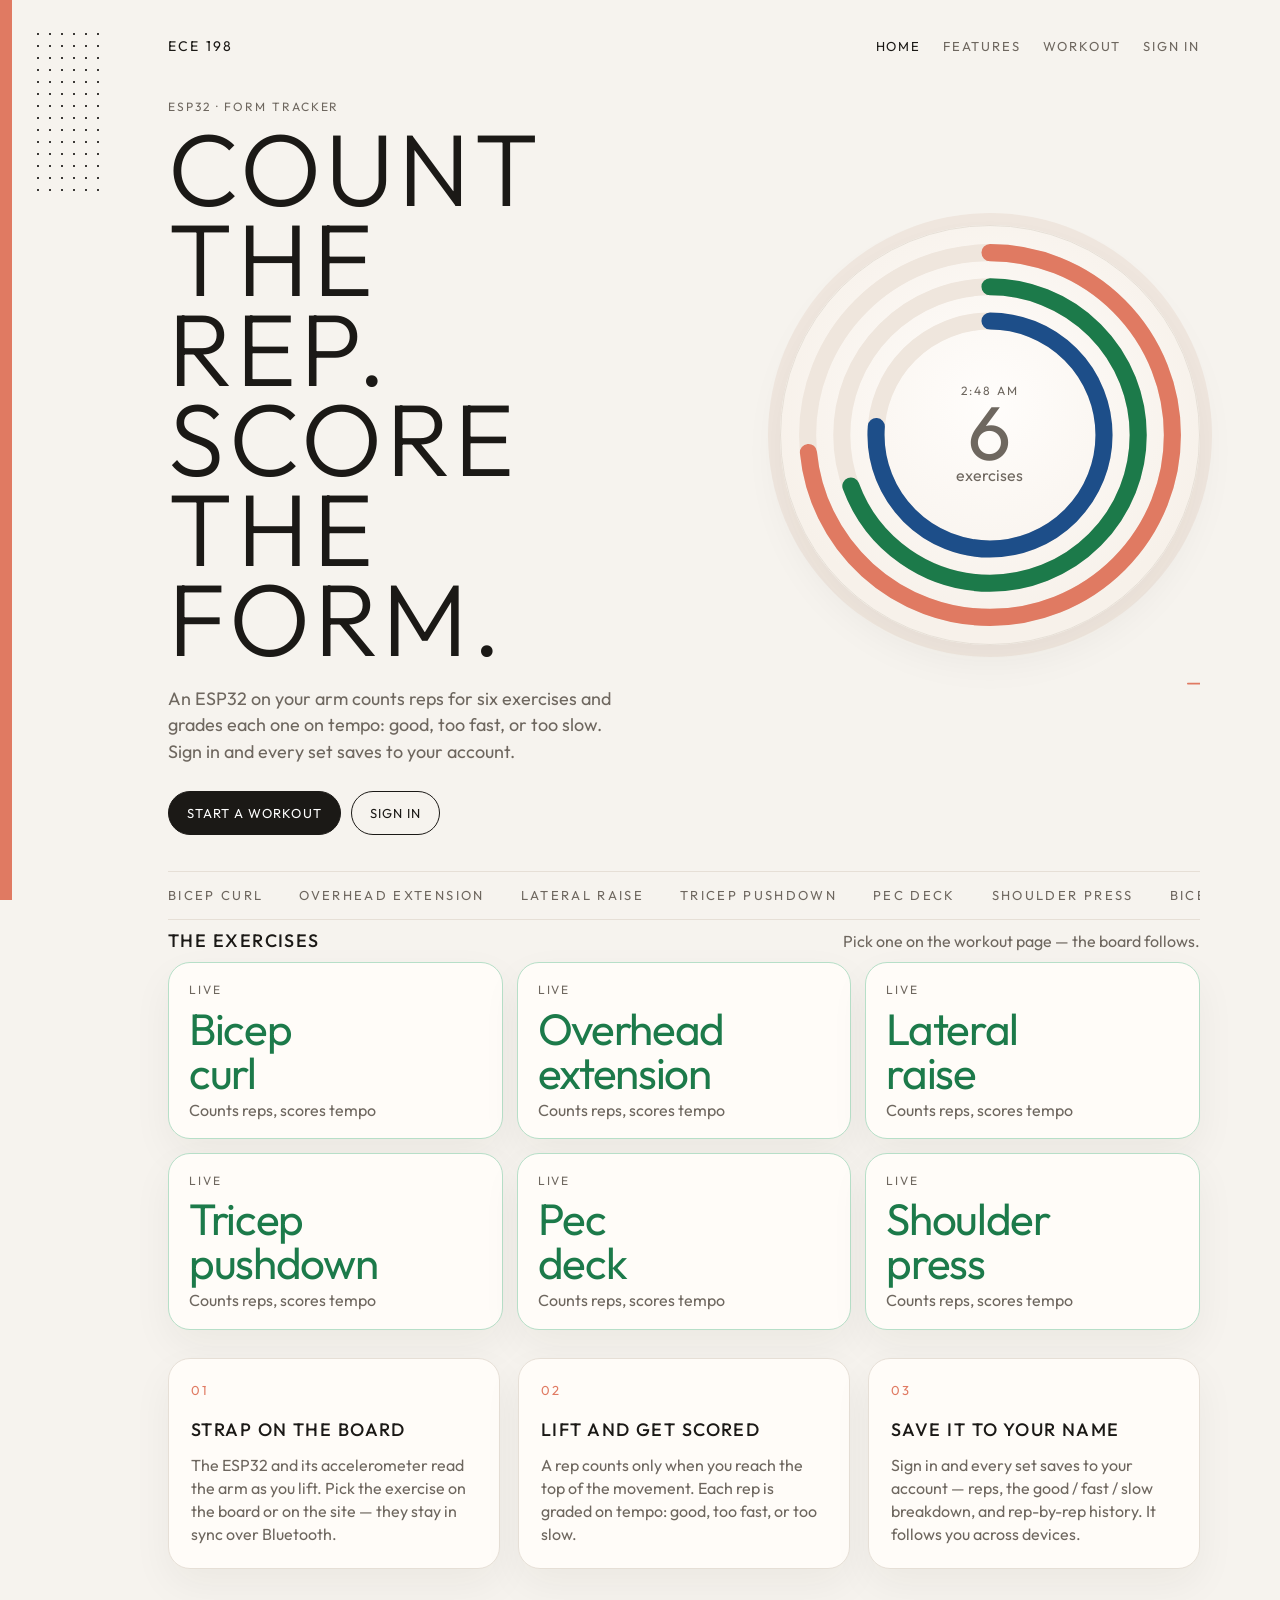
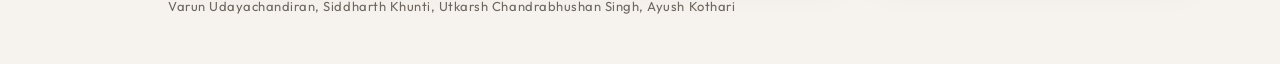
==== commit c1e500a6: "Calibrate Pec deck and Shoulder press with acceleration calculations and enhance BLE compatibility" ====
--- a/web/index.html
+++ b/web/index.html
@@ -97,15 +97,15 @@
           <strong>Tricep<br>pushdown</strong>
           <p>Counts reps, scores tempo</p>
         </a>
-        <a class="stat-card" href="track.html#ex=1">
-          <p class="kicker">Needs calibration</p>
+        <a class="stat-card live-card" href="track.html#ex=1">
+          <p class="kicker">Live</p>
           <strong>Pec<br>deck</strong>
-          <p>Calibrate on the board to count</p>
+          <p>Counts reps, scores tempo</p>
         </a>
-        <a class="stat-card" href="track.html#ex=4">
-          <p class="kicker">Needs calibration</p>
+        <a class="stat-card live-card" href="track.html#ex=4">
+          <p class="kicker">Live</p>
           <strong>Shoulder<br>press</strong>
-          <p>Calibrate on the board to count</p>
+          <p>Counts reps, scores tempo</p>
         </a>
       </div>
     </section>
